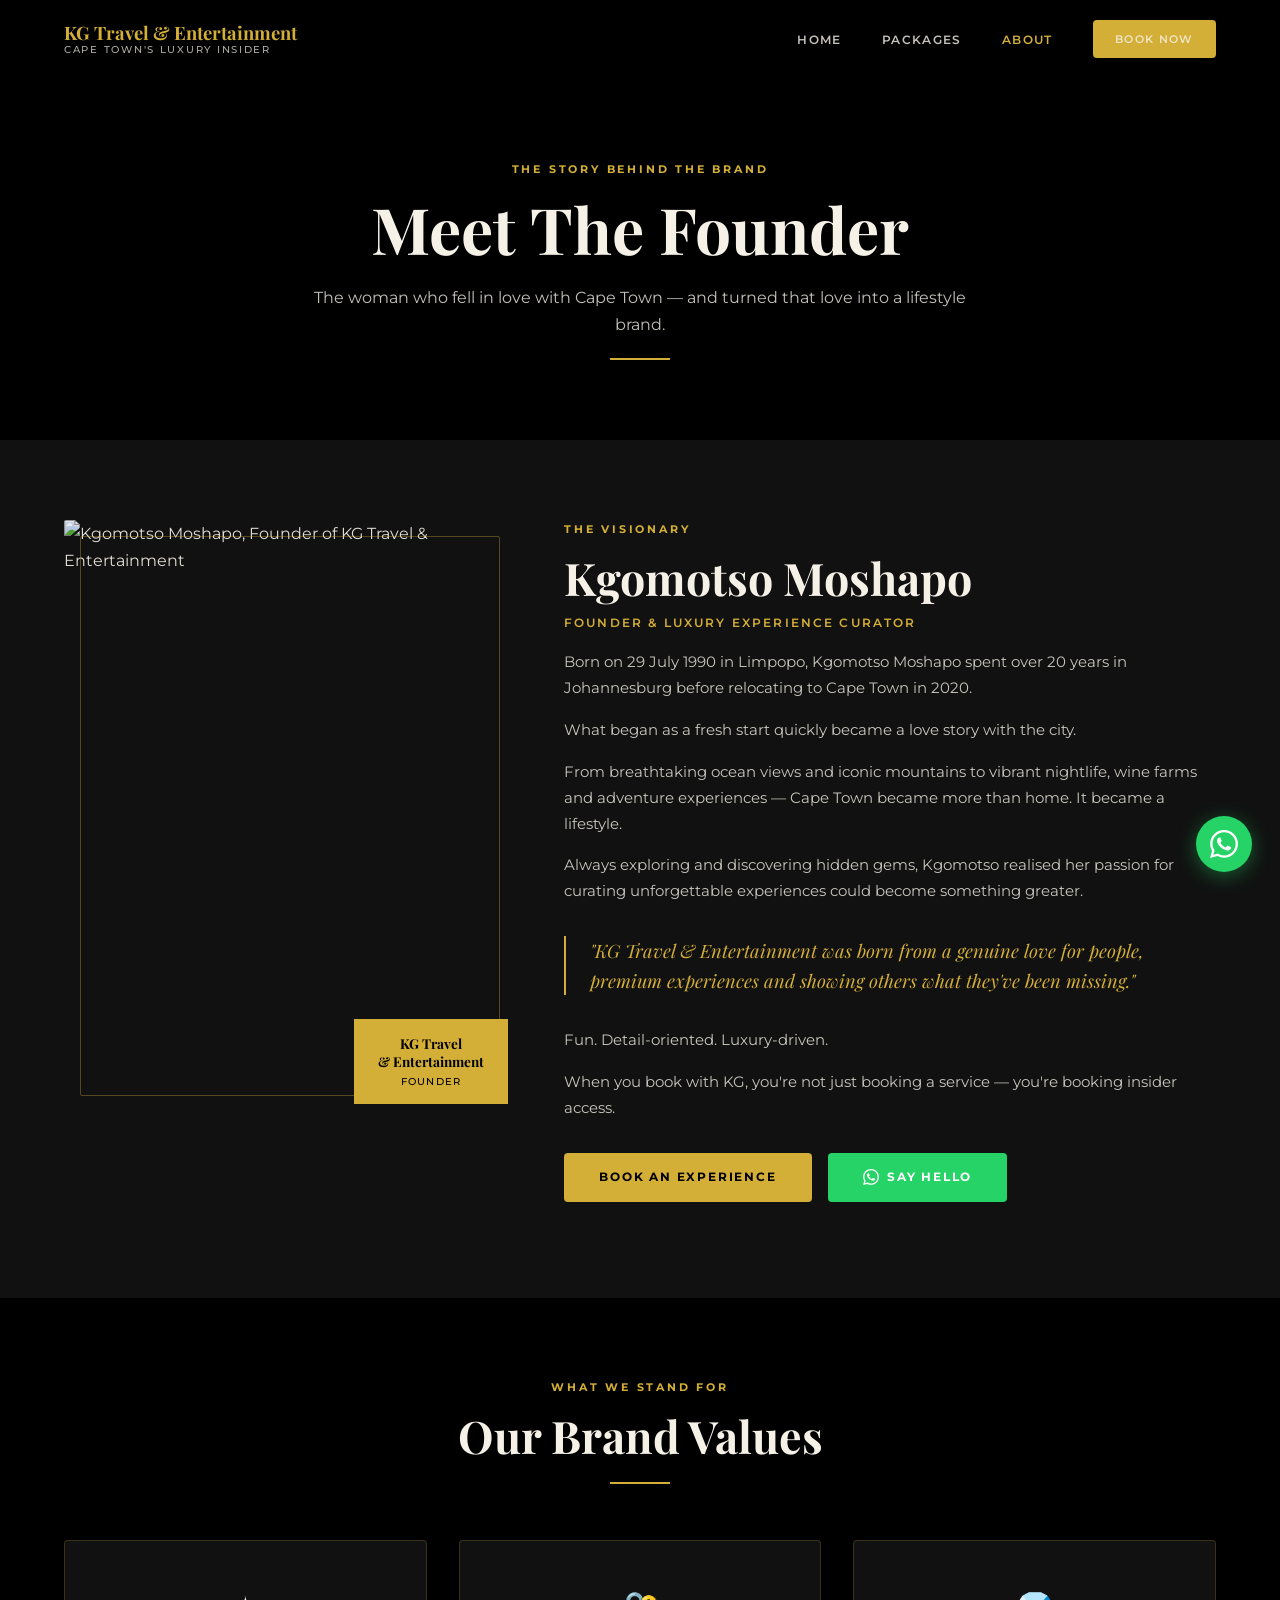
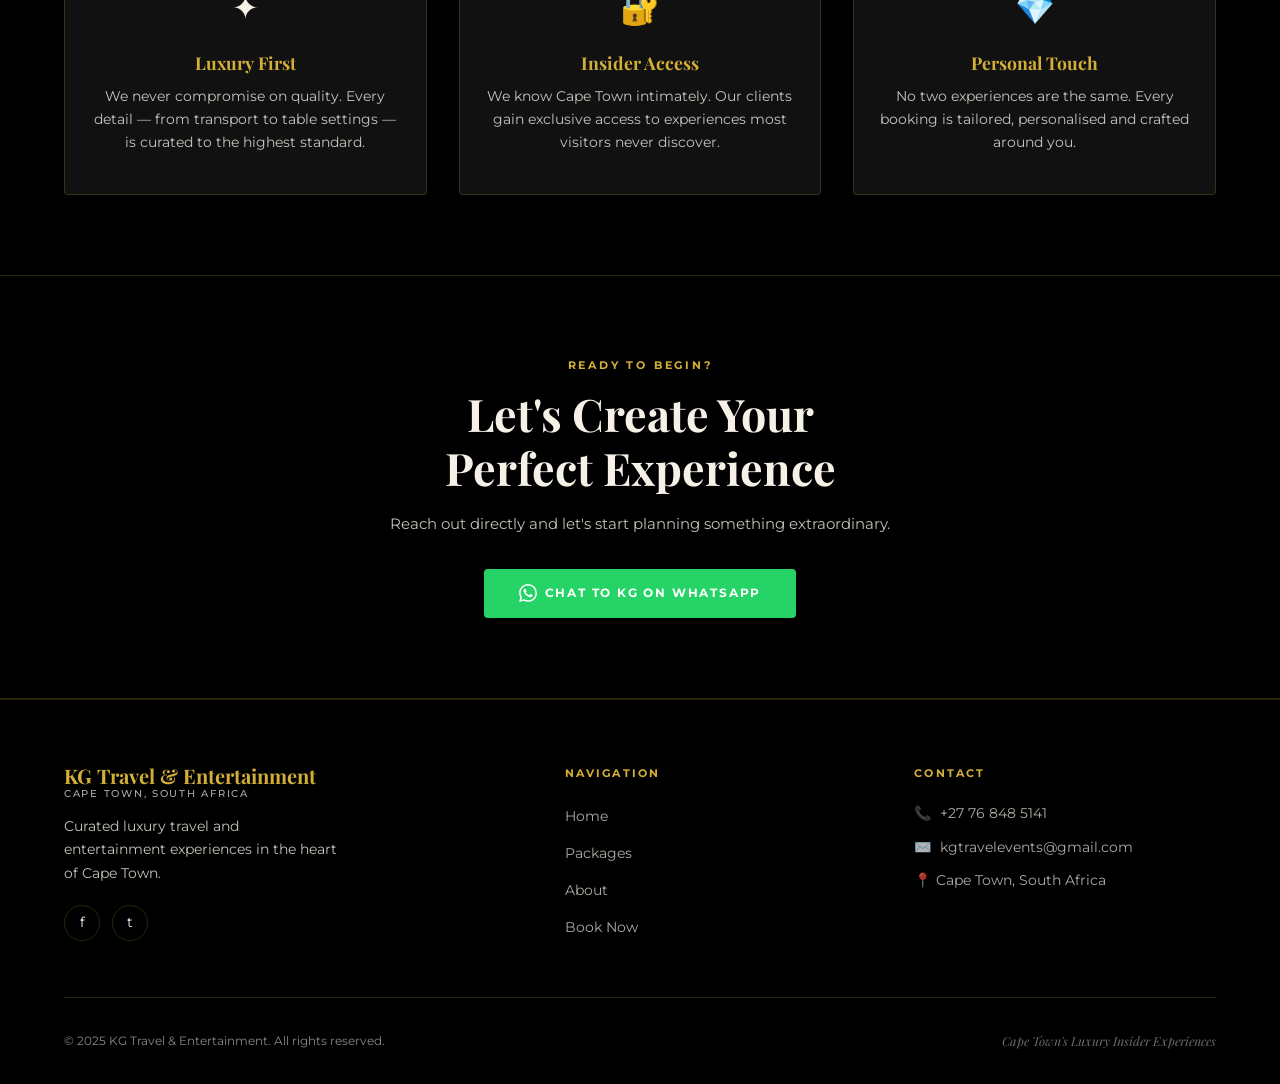
==== about.html @ 21c05c57 "gk website" ====
<!DOCTYPE html>
<html lang="en">
<head>
  <meta charset="UTF-8" />
  <meta name="viewport" content="width=device-width, initial-scale=1.0" />
  <title>About | KG Travel &amp; Entertainment Cape Town</title>
  <meta name="description" content="Meet Kgomotso Moshapo, founder of KG Travel &amp; Entertainment — Cape Town's premier luxury travel and lifestyle concierge." />
  <link rel="stylesheet" href="styles.css" />
</head>
<body>

  <!-- ── Navigation ── -->
  <nav class="nav">
    <div class="container">
      <div class="nav-inner">
        <a href="index.html" class="nav-logo">
          KG Travel &amp; Entertainment
          <span>Cape Town's Luxury Insider</span>
        </a>
        <ul class="nav-links">
          <li><a href="index.html">Home</a></li>
          <li><a href="packages.html">Packages</a></li>
          <li><a href="about.html">About</a></li>
          <li><a href="book.html" class="btn btn-primary">Book Now</a></li>
        </ul>
        <button class="nav-toggle" aria-label="Open menu">
          <span></span><span></span><span></span>
        </button>
      </div>
    </div>
  </nav>

  <nav class="nav-mobile">
    <a href="index.html">Home</a>
    <a href="packages.html">Packages</a>
    <a href="about.html">About</a>
    <a href="book.html">Book Now</a>
  </nav>

  <!-- ── Page Hero ── -->
  <header class="about-hero">
    <div class="container">
      <div class="section-header" style="margin-bottom:0;">
        <span class="section-label">The Story Behind the Brand</span>
        <h1>Meet The Founder</h1>
        <p style="margin-top:1rem; font-size:1rem;">The woman who fell in love with Cape Town — and turned that love into a lifestyle brand.</p>
        <div class="gold-divider"></div>
      </div>
    </div>
  </header>

  <!-- ── Founder Section ── -->
  <section class="about-founder">
    <div class="container">
      <div class="founder-inner">

        <div class="founder-photo fade-in">
          <img
            src="https://images.unsplash.com/photo-1531746020798-e6953c6e8e04?w=700&q=80"
            alt="Kgomotso Moshapo, Founder of KG Travel &amp; Entertainment"
            loading="lazy"
          />
          <div class="founder-photo-frame"></div>
          <div class="founder-badge">
            KG Travel<br>&amp; Entertainment<br>
            <span style="font-family:var(--font-body); font-size:0.65rem; font-weight:500; letter-spacing:0.1em;">FOUNDER</span>
          </div>
        </div>

        <div class="founder-content fade-in">
          <span class="section-label">The Visionary</span>
          <h2>Kgomotso Moshapo</h2>
          <p class="founder-title">Founder &amp; Luxury Experience Curator</p>

          <p>Born on 29 July 1990 in Limpopo, Kgomotso Moshapo spent over 20 years in Johannesburg before relocating to Cape Town in 2020.</p>

          <p>What began as a fresh start quickly became a love story with the city.</p>

          <p>From breathtaking ocean views and iconic mountains to vibrant nightlife, wine farms and adventure experiences — Cape Town became more than home. It became a lifestyle.</p>

          <p>Always exploring and discovering hidden gems, Kgomotso realised her passion for curating unforgettable experiences could become something greater.</p>

          <blockquote>
            "KG Travel &amp; Entertainment was born from a genuine love for people, premium experiences and showing others what they've been missing."
          </blockquote>

          <p>Fun. Detail-oriented. Luxury-driven.</p>

          <p>When you book with KG, you're not just booking a service — you're booking insider access.</p>

          <div class="btn-group" style="margin-top:2rem;">
            <a href="book.html" class="btn btn-primary">Book an Experience</a>
            <a href="https://wa.me/27768485141?text=Hello%20Kgomotso!%20I%27d%20love%20to%20chat%20about%20a%20luxury%20experience." class="btn btn-whatsapp" target="_blank" rel="noopener">
              <svg viewBox="0 0 24 24" width="16" height="16" fill="currentColor"><path d="M17.472 14.382c-.297-.149-1.758-.867-2.03-.967-.273-.099-.471-.148-.67.15-.197.297-.767.966-.94 1.164-.173.199-.347.223-.644.075-.297-.15-1.255-.463-2.39-1.475-.883-.788-1.48-1.761-1.653-2.059-.173-.297-.018-.458.13-.606.134-.133.298-.347.446-.52.149-.174.198-.298.298-.497.099-.198.05-.371-.025-.52-.075-.149-.669-1.612-.916-2.207-.242-.579-.487-.5-.669-.51-.173-.008-.371-.01-.57-.01-.198 0-.52.074-.792.372-.272.297-1.04 1.016-1.04 2.479 0 1.462 1.065 2.875 1.213 3.074.149.198 2.096 3.2 5.077 4.487.709.306 1.262.489 1.694.625.712.227 1.36.195 1.871.118.571-.085 1.758-.719 2.006-1.413.248-.694.248-1.289.173-1.413-.074-.124-.272-.198-.57-.347m-5.421 7.403h-.004a9.87 9.87 0 01-5.031-1.378l-.361-.214-3.741.982.998-3.648-.235-.374a9.86 9.86 0 01-1.51-5.26c.001-5.45 4.436-9.884 9.888-9.884 2.64 0 5.122 1.03 6.988 2.898a9.825 9.825 0 012.893 6.994c-.003 5.45-4.437 9.884-9.885 9.884m8.413-18.297A11.815 11.815 0 0012.05 0C5.495 0 .16 5.335.157 11.892c0 2.096.547 4.142 1.588 5.945L.057 24l6.305-1.654a11.882 11.882 0 005.683 1.448h.005c6.554 0 11.89-5.335 11.893-11.893a11.821 11.821 0 00-3.48-8.413z"/></svg>
              Say Hello
            </a>
          </div>
        </div>

      </div>
    </div>
  </section>

  <!-- ── Values ── -->
  <section class="values">
    <div class="container">
      <div class="section-header fade-in">
        <span class="section-label">What We Stand For</span>
        <h2>Our Brand Values</h2>
        <div class="gold-divider"></div>
      </div>
      <div class="values-grid">
        <div class="value-card fade-in">
          <div class="value-icon">✦</div>
          <h4>Luxury First</h4>
          <p>We never compromise on quality. Every detail — from transport to table settings — is curated to the highest standard.</p>
        </div>
        <div class="value-card fade-in">
          <div class="value-icon">🔐</div>
          <h4>Insider Access</h4>
          <p>We know Cape Town intimately. Our clients gain exclusive access to experiences most visitors never discover.</p>
        </div>
        <div class="value-card fade-in">
          <div class="value-icon">💎</div>
          <h4>Personal Touch</h4>
          <p>No two experiences are the same. Every booking is tailored, personalised and crafted around you.</p>
        </div>
      </div>
    </div>
  </section>

  <!-- ── CTA ── -->
  <section class="cta-banner fade-in">
    <div class="container">
      <span class="section-label">Ready to Begin?</span>
      <h2>Let's Create Your<br>Perfect Experience</h2>
      <p>Reach out directly and let's start planning something extraordinary.</p>
      <a href="https://wa.me/27768485141?text=Hello%20KG%20Travel!%20I%27d%20like%20to%20book%20a%20luxury%20experience." class="btn btn-whatsapp" target="_blank" rel="noopener">
        <svg viewBox="0 0 24 24" width="18" height="18" fill="currentColor"><path d="M17.472 14.382c-.297-.149-1.758-.867-2.03-.967-.273-.099-.471-.148-.67.15-.197.297-.767.966-.94 1.164-.173.199-.347.223-.644.075-.297-.15-1.255-.463-2.39-1.475-.883-.788-1.48-1.761-1.653-2.059-.173-.297-.018-.458.13-.606.134-.133.298-.347.446-.52.149-.174.198-.298.298-.497.099-.198.05-.371-.025-.52-.075-.149-.669-1.612-.916-2.207-.242-.579-.487-.5-.669-.51-.173-.008-.371-.01-.57-.01-.198 0-.52.074-.792.372-.272.297-1.04 1.016-1.04 2.479 0 1.462 1.065 2.875 1.213 3.074.149.198 2.096 3.2 5.077 4.487.709.306 1.262.489 1.694.625.712.227 1.36.195 1.871.118.571-.085 1.758-.719 2.006-1.413.248-.694.248-1.289.173-1.413-.074-.124-.272-.198-.57-.347m-5.421 7.403h-.004a9.87 9.87 0 01-5.031-1.378l-.361-.214-3.741.982.998-3.648-.235-.374a9.86 9.86 0 01-1.51-5.26c.001-5.45 4.436-9.884 9.888-9.884 2.64 0 5.122 1.03 6.988 2.898a9.825 9.825 0 012.893 6.994c-.003 5.45-4.437 9.884-9.885 9.884m8.413-18.297A11.815 11.815 0 0012.05 0C5.495 0 .16 5.335.157 11.892c0 2.096.547 4.142 1.588 5.945L.057 24l6.305-1.654a11.882 11.882 0 005.683 1.448h.005c6.554 0 11.89-5.335 11.893-11.893a11.821 11.821 0 00-3.48-8.413z"/></svg>
        Chat to KG on WhatsApp
      </a>
    </div>
  </section>

  <!-- ── Footer ── -->
  <footer class="footer">
    <div class="container">
      <div class="footer-inner">
        <div class="footer-brand">
          <a href="index.html" class="nav-logo">
            KG Travel &amp; Entertainment
            <span>Cape Town, South Africa</span>
          </a>
          <p>Curated luxury travel and entertainment experiences in the heart of Cape Town.</p>
          <div class="social-links">
            <a href="https://www.facebook.com/profile.php?id=KgomotsoTsoMoshapo" class="social-link" target="_blank" rel="noopener" aria-label="Facebook">f</a>
            <a href="https://www.tiktok.com/@livinglight_kgomotso" class="social-link" target="_blank" rel="noopener" aria-label="TikTok">t</a>
          </div>
        </div>
        <div>
          <p class="footer-heading">Navigation</p>
          <ul class="footer-links">
            <li><a href="index.html">Home</a></li>
            <li><a href="packages.html">Packages</a></li>
            <li><a href="about.html">About</a></li>
            <li><a href="book.html">Book Now</a></li>
          </ul>
        </div>
        <div>
          <p class="footer-heading">Contact</p>
          <ul class="footer-contact">
            <li>📞 <a href="tel:+27768485141">+27 76 848 5141</a></li>
            <li>✉️ <a href="mailto:kgtravelevents@gmail.com">kgtravelevents@gmail.com</a></li>
            <li>📍 Cape Town, South Africa</li>
          </ul>
        </div>
      </div>
      <div class="footer-bottom">
        <p>&copy; 2025 KG Travel &amp; Entertainment. All rights reserved.</p>
        <p class="footer-tagline">Cape Town's Luxury Insider Experiences</p>
      </div>
    </div>
  </footer>

  <a href="https://wa.me/27768485141?text=Hello%20KG%20Travel!%20I%27d%20like%20to%20find%20out%20more%20about%20your%20experiences." class="wa-float" target="_blank" rel="noopener" aria-label="Chat on WhatsApp">
    <svg viewBox="0 0 24 24"><path d="M17.472 14.382c-.297-.149-1.758-.867-2.03-.967-.273-.099-.471-.148-.67.15-.197.297-.767.966-.94 1.164-.173.199-.347.223-.644.075-.297-.15-1.255-.463-2.39-1.475-.883-.788-1.48-1.761-1.653-2.059-.173-.297-.018-.458.13-.606.134-.133.298-.347.446-.52.149-.174.198-.298.298-.497.099-.198.05-.371-.025-.52-.075-.149-.669-1.612-.916-2.207-.242-.579-.487-.5-.669-.51-.173-.008-.371-.01-.57-.01-.198 0-.52.074-.792.372-.272.297-1.04 1.016-1.04 2.479 0 1.462 1.065 2.875 1.213 3.074.149.198 2.096 3.2 5.077 4.487.709.306 1.262.489 1.694.625.712.227 1.36.195 1.871.118.571-.085 1.758-.719 2.006-1.413.248-.694.248-1.289.173-1.413-.074-.124-.272-.198-.57-.347m-5.421 7.403h-.004a9.87 9.87 0 01-5.031-1.378l-.361-.214-3.741.982.998-3.648-.235-.374a9.86 9.86 0 01-1.51-5.26c.001-5.45 4.436-9.884 9.888-9.884 2.64 0 5.122 1.03 6.988 2.898a9.825 9.825 0 012.893 6.994c-.003 5.45-4.437 9.884-9.885 9.884m8.413-18.297A11.815 11.815 0 0012.05 0C5.495 0 .16 5.335.157 11.892c0 2.096.547 4.142 1.588 5.945L.057 24l6.305-1.654a11.882 11.882 0 005.683 1.448h.005c6.554 0 11.89-5.335 11.893-11.893a11.821 11.821 0 00-3.48-8.413z"/></svg>
  </a>

  <script src="script.js"></script>
</body>
</html>
---- styles.css ----
/* ================================================
   KG Travel & Entertainment — Global Styles
   ================================================ */

@import url('https://fonts.googleapis.com/css2?family=Playfair+Display:ital,wght@0,400;0,600;0,700;1,400;1,600&family=Montserrat:wght@300;400;500;600;700&display=swap');

/* ── Reset & Base ── */
*, *::before, *::after { box-sizing: border-box; margin: 0; padding: 0; }

:root {
  --black:      #000000;
  --charcoal:   #111111;
  --gold:       #D4AF37;
  --gold-light: #e8c84a;
  --gold-dark:  #b8922a;
  --ivory:      #F5F1E7;
  --ivory-dim:  #ede8d8;
  --text-muted: #888888;
  --border:     rgba(212, 175, 55, 0.2);
  --font-head:  'Playfair Display', Georgia, serif;
  --font-body:  'Montserrat', sans-serif;
  --transition: 0.3s ease;
  --radius:     4px;
  --max-width:  1200px;
}

html { scroll-behavior: smooth; font-size: 16px; }

body {
  background: var(--charcoal);
  color: var(--ivory);
  font-family: var(--font-body);
  font-weight: 400;
  line-height: 1.7;
  -webkit-font-smoothing: antialiased;
}

img { max-width: 100%; display: block; }
a  { color: inherit; text-decoration: none; }
ul { list-style: none; }

/* ── Typography ── */
h1, h2, h3, h4 {
  font-family: var(--font-head);
  line-height: 1.2;
  color: var(--ivory);
}

h1 { font-size: clamp(2.4rem, 5vw, 4rem); }
h2 { font-size: clamp(1.8rem, 3.5vw, 2.8rem); }
h3 { font-size: clamp(1.3rem, 2.5vw, 1.8rem); }
h4 { font-size: 1.1rem; }

p { color: rgba(245, 241, 231, 0.8); font-size: 0.95rem; }

.gold-text { color: var(--gold); }
.section-label {
  font-family: var(--font-body);
  font-size: 0.7rem;
  font-weight: 700;
  letter-spacing: 0.25em;
  text-transform: uppercase;
  color: var(--gold);
  margin-bottom: 0.75rem;
  display: block;
}

/* ── Layout ── */
.container {
  max-width: var(--max-width);
  margin: 0 auto;
  padding: 0 1.5rem;
}

section { padding: 5rem 0; }

.section-header {
  text-align: center;
  max-width: 680px;
  margin: 0 auto 3.5rem;
}
.section-header p { margin-top: 1rem; }

.gold-divider {
  width: 60px;
  height: 2px;
  background: var(--gold);
  margin: 1.25rem auto 0;
}

/* ── Buttons ── */
.btn {
  display: inline-block;
  font-family: var(--font-body);
  font-size: 0.75rem;
  font-weight: 700;
  letter-spacing: 0.15em;
  text-transform: uppercase;
  padding: 0.9rem 2.2rem;
  border-radius: var(--radius);
  cursor: pointer;
  transition: all var(--transition);
  border: none;
  white-space: nowrap;
}

.btn-primary {
  background: var(--gold);
  color: var(--black);
}
.btn-primary:hover {
  background: var(--gold-light);
  transform: translateY(-2px);
  box-shadow: 0 8px 24px rgba(212, 175, 55, 0.35);
}

.btn-outline {
  background: transparent;
  color: var(--ivory);
  border: 1px solid rgba(245, 241, 231, 0.5);
}
.btn-outline:hover {
  border-color: var(--gold);
  color: var(--gold);
  transform: translateY(-2px);
}

.btn-whatsapp {
  background: #25D366;
  color: #fff;
  display: inline-flex;
  align-items: center;
  gap: 0.5rem;
}
.btn-whatsapp:hover {
  background: #1ebe5d;
  transform: translateY(-2px);
  box-shadow: 0 8px 24px rgba(37, 211, 102, 0.3);
}

.btn-group {
  display: flex;
  flex-wrap: wrap;
  gap: 1rem;
  align-items: center;
}

/* ── Navigation ── */
.nav {
  position: fixed;
  top: 0; left: 0; right: 0;
  z-index: 1000;
  padding: 1.25rem 0;
  transition: background var(--transition), padding var(--transition);
}
.nav.scrolled {
  background: rgba(0,0,0,0.95);
  backdrop-filter: blur(12px);
  padding: 0.85rem 0;
  border-bottom: 1px solid var(--border);
}
.nav-inner {
  display: flex;
  align-items: center;
  justify-content: space-between;
}
.nav-logo {
  font-family: var(--font-head);
  font-size: 1.15rem;
  font-weight: 700;
  color: var(--gold);
  line-height: 1.2;
}
.nav-logo span {
  display: block;
  font-family: var(--font-body);
  font-size: 0.6rem;
  font-weight: 500;
  letter-spacing: 0.18em;
  text-transform: uppercase;
  color: var(--ivory);
  opacity: 0.7;
}
.nav-links {
  display: flex;
  gap: 2.5rem;
  align-items: center;
}
.nav-links a {
  font-size: 0.72rem;
  font-weight: 600;
  letter-spacing: 0.12em;
  text-transform: uppercase;
  color: rgba(245,241,231,0.8);
  transition: color var(--transition);
}
.nav-links a:hover,
.nav-links a.active { color: var(--gold); }
.nav-links .btn { padding: 0.6rem 1.4rem; font-size: 0.68rem; }

/* Hamburger */
.nav-toggle {
  display: none;
  flex-direction: column;
  gap: 5px;
  cursor: pointer;
  background: none;
  border: none;
  padding: 4px;
}
.nav-toggle span {
  width: 24px; height: 2px;
  background: var(--ivory);
  transition: all var(--transition);
  display: block;
}
.nav-toggle.open span:nth-child(1) { transform: translateY(7px) rotate(45deg); }
.nav-toggle.open span:nth-child(2) { opacity: 0; }
.nav-toggle.open span:nth-child(3) { transform: translateY(-7px) rotate(-45deg); }

.nav-mobile {
  display: none;
  position: fixed;
  inset: 0;
  background: rgba(0,0,0,0.97);
  z-index: 999;
  flex-direction: column;
  align-items: center;
  justify-content: center;
  gap: 2.5rem;
}
.nav-mobile.open { display: flex; }
.nav-mobile a {
  font-family: var(--font-head);
  font-size: 2rem;
  color: var(--ivory);
  transition: color var(--transition);
}
.nav-mobile a:hover { color: var(--gold); }

/* ── WhatsApp Float ── */
.wa-float {
  position: fixed;
  bottom: 1.75rem;
  right: 1.75rem;
  z-index: 900;
  width: 56px; height: 56px;
  background: #25D366;
  border-radius: 50%;
  display: flex;
  align-items: center;
  justify-content: center;
  box-shadow: 0 4px 20px rgba(37,211,102,0.4);
  transition: transform var(--transition), box-shadow var(--transition);
}
.wa-float:hover {
  transform: scale(1.1);
  box-shadow: 0 8px 30px rgba(37,211,102,0.5);
}
.wa-float svg { width: 28px; height: 28px; fill: #fff; }

/* ── Hero ── */
.hero {
  position: relative;
  min-height: 100vh;
  display: flex;
  align-items: center;
  overflow: hidden;
}
.hero-bg {
  position: absolute;
  inset: 0;
  background-image: url('https://images.unsplash.com/photo-1580060839134-75a5edca2e99?w=1920&q=85');
  background-size: cover;
  background-position: center;
  filter: brightness(0.35);
  transform: scale(1.02);
  transition: transform 8s ease;
}
.hero:hover .hero-bg { transform: scale(1.06); }

.hero-overlay {
  position: absolute;
  inset: 0;
  background: linear-gradient(135deg, rgba(0,0,0,0.7) 0%, rgba(17,17,17,0.4) 60%, transparent 100%);
}
.hero-content {
  position: relative;
  z-index: 1;
  max-width: 780px;
  padding: 8rem 1.5rem 5rem;
}
.hero h1 { margin-bottom: 1.25rem; }
.hero h1 em {
  font-style: italic;
  color: var(--gold);
}
.hero-sub {
  font-size: 1.05rem;
  color: rgba(245,241,231,0.85);
  max-width: 560px;
  margin-bottom: 2.5rem;
  font-weight: 300;
  line-height: 1.8;
}

/* ── Intro ── */
.intro { background: var(--black); }
.intro-inner {
  display: grid;
  grid-template-columns: 1fr 1fr;
  gap: 4rem;
  align-items: center;
}
.intro-text h2 { margin-bottom: 1.25rem; }
.intro-text p  { margin-bottom: 1rem; }
.intro-image {
  position: relative;
  border-radius: 2px;
  overflow: hidden;
}
.intro-image img {
  width: 100%; height: 500px;
  object-fit: cover;
  filter: brightness(0.9);
}
.intro-image::before {
  content: '';
  position: absolute;
  inset: -1px;
  border: 1px solid var(--gold);
  opacity: 0.4;
  z-index: 1;
  pointer-events: none;
}
.intro-quote {
  font-family: var(--font-head);
  font-style: italic;
  font-size: 1.1rem;
  color: var(--gold);
  margin-top: 1.5rem;
  padding-left: 1.25rem;
  border-left: 2px solid var(--gold);
}

/* ── Experiences Grid ── */
.experiences { background: var(--charcoal); }
.exp-grid {
  display: grid;
  grid-template-columns: repeat(3, 1fr);
  gap: 1.5rem;
}
.exp-card {
  background: var(--black);
  border: 1px solid var(--border);
  border-radius: var(--radius);
  padding: 2rem;
  text-align: center;
  transition: all var(--transition);
  cursor: default;
}
.exp-card:hover {
  border-color: var(--gold);
  transform: translateY(-4px);
  box-shadow: 0 12px 40px rgba(0,0,0,0.4);
}
.exp-icon {
  font-size: 2.2rem;
  margin-bottom: 1rem;
}
.exp-card h4 {
  font-family: var(--font-head);
  font-size: 1rem;
  color: var(--ivory);
  margin-bottom: 0.5rem;
}
.exp-card p { font-size: 0.8rem; }
.exp-cta { text-align: center; margin-top: 3rem; }

/* ── CTA Banner ── */
.cta-banner {
  background: var(--black);
  border-top: 1px solid var(--border);
  border-bottom: 1px solid var(--border);
  padding: 5rem 0;
  text-align: center;
}
.cta-banner h2 { margin-bottom: 1rem; }
.cta-banner p  { max-width: 500px; margin: 0 auto 2rem; }

/* ── Packages Page ── */
.packages-hero {
  background: var(--black);
  padding: 10rem 0 5rem;
  text-align: center;
}
.packages-grid {
  background: var(--charcoal);
  padding: 4rem 0 6rem;
}
.pkg-cards {
  display: grid;
  grid-template-columns: repeat(2, 1fr);
  gap: 2rem;
}
.pkg-card {
  background: var(--black);
  border: 1px solid var(--border);
  border-radius: var(--radius);
  overflow: hidden;
  transition: all var(--transition);
}
.pkg-card:hover {
  border-color: var(--gold);
  transform: translateY(-4px);
  box-shadow: 0 16px 48px rgba(0,0,0,0.5);
}
.pkg-card-header {
  background: linear-gradient(135deg, #1a1a0e 0%, #0a0a00 100%);
  border-bottom: 1px solid var(--border);
  padding: 1.75rem 2rem;
  display: flex;
  justify-content: space-between;
  align-items: flex-start;
  gap: 1rem;
}
.pkg-card-header h3 {
  font-size: 1.2rem;
  line-height: 1.3;
}
.pkg-price {
  text-align: right;
  white-space: nowrap;
}
.pkg-price .from {
  display: block;
  font-size: 0.65rem;
  letter-spacing: 0.1em;
  text-transform: uppercase;
  color: var(--text-muted);
  margin-bottom: 2px;
}
.pkg-price strong {
  font-family: var(--font-head);
  font-size: 1.4rem;
  color: var(--gold);
}
.pkg-card-body { padding: 2rem; }
.pkg-includes {
  font-size: 0.7rem;
  font-weight: 700;
  letter-spacing: 0.2em;
  text-transform: uppercase;
  color: var(--gold);
  margin-bottom: 1rem;
}
.pkg-card ul { display: flex; flex-direction: column; gap: 0.5rem; }
.pkg-card li {
  font-size: 0.88rem;
  color: rgba(245,241,231,0.8);
  display: flex;
  align-items: flex-start;
  gap: 0.6rem;
}
.pkg-card li::before {
  content: '✦';
  color: var(--gold);
  font-size: 0.6rem;
  flex-shrink: 0;
  margin-top: 4px;
}
.pkg-card-footer {
  padding: 0 2rem 2rem;
  display: flex;
  gap: 0.75rem;
  flex-wrap: wrap;
}
.pkg-card-footer .btn { flex: 1; text-align: center; }

/* ── About Page ── */
.about-hero {
  background: var(--black);
  padding: 10rem 0 5rem;
  text-align: center;
}
.about-founder {
  background: var(--charcoal);
  padding: 5rem 0 6rem;
}
.founder-inner {
  display: grid;
  grid-template-columns: 420px 1fr;
  gap: 5rem;
  align-items: start;
}
.founder-photo {
  position: relative;
}
.founder-photo img {
  width: 100%;
  aspect-ratio: 3/4;
  object-fit: cover;
  border-radius: 2px;
  filter: brightness(0.9) contrast(1.05);
}
.founder-photo-frame {
  position: absolute;
  top: 16px; left: 16px; right: -16px; bottom: -16px;
  border: 1px solid var(--gold);
  opacity: 0.35;
  border-radius: 2px;
  pointer-events: none;
}
.founder-badge {
  position: absolute;
  bottom: -1.5rem;
  right: -1.5rem;
  background: var(--gold);
  color: var(--black);
  padding: 1rem 1.5rem;
  font-family: var(--font-head);
  font-size: 0.85rem;
  font-weight: 700;
  text-align: center;
  line-height: 1.3;
}
.founder-content h2 { margin-bottom: 0.5rem; }
.founder-title {
  font-size: 0.75rem;
  font-weight: 600;
  letter-spacing: 0.18em;
  text-transform: uppercase;
  color: var(--gold);
  margin-bottom: 2rem;
}
.founder-content p { margin-bottom: 1rem; }
.founder-content blockquote {
  font-family: var(--font-head);
  font-style: italic;
  font-size: 1.15rem;
  color: var(--gold);
  margin: 2rem 0;
  padding-left: 1.5rem;
  border-left: 2px solid var(--gold);
  line-height: 1.6;
}

.values { background: var(--black); padding: 5rem 0; }
.values-grid {
  display: grid;
  grid-template-columns: repeat(3, 1fr);
  gap: 2rem;
}
.value-card {
  text-align: center;
  padding: 2.5rem 1.5rem;
  border: 1px solid var(--border);
  border-radius: var(--radius);
  background: var(--charcoal);
  transition: border-color var(--transition);
}
.value-card:hover { border-color: var(--gold); }
.value-icon { font-size: 2rem; margin-bottom: 1rem; }
.value-card h4 {
  font-family: var(--font-head);
  color: var(--gold);
  margin-bottom: 0.75rem;
}
.value-card p { font-size: 0.85rem; }

/* ── Book Now Page ── */
.book-hero {
  background: var(--black);
  padding: 10rem 0 5rem;
  text-align: center;
}
.book-section {
  background: var(--charcoal);
  padding: 5rem 0 6rem;
}
.book-inner {
  display: grid;
  grid-template-columns: 1fr 420px;
  gap: 4rem;
  align-items: start;
}

/* Form */
.booking-form {
  background: var(--black);
  border: 1px solid var(--border);
  border-radius: var(--radius);
  padding: 2.5rem;
}
.form-row { display: grid; grid-template-columns: 1fr 1fr; gap: 1.25rem; }
.form-group { margin-bottom: 1.25rem; }
.form-group label {
  display: block;
  font-size: 0.7rem;
  font-weight: 700;
  letter-spacing: 0.15em;
  text-transform: uppercase;
  color: var(--gold);
  margin-bottom: 0.5rem;
}
.form-group input,
.form-group select,
.form-group textarea {
  width: 100%;
  background: rgba(255,255,255,0.04);
  border: 1px solid rgba(212,175,55,0.2);
  border-radius: var(--radius);
  padding: 0.85rem 1rem;
  color: var(--ivory);
  font-family: var(--font-body);
  font-size: 0.9rem;
  transition: border-color var(--transition), background var(--transition);
  outline: none;
  appearance: none;
}
.form-group input:focus,
.form-group select:focus,
.form-group textarea:focus {
  border-color: var(--gold);
  background: rgba(212,175,55,0.06);
}
.form-group input::placeholder,
.form-group textarea::placeholder { color: var(--text-muted); }
.form-group select option { background: #111; color: var(--ivory); }
.form-group textarea { resize: vertical; min-height: 130px; }
.form-actions { display: flex; flex-direction: column; gap: 0.75rem; margin-top: 0.5rem; }
.form-actions .btn { text-align: center; }

/* Contact Card */
.contact-card {
  background: var(--black);
  border: 1px solid var(--border);
  border-radius: var(--radius);
  padding: 2.5rem;
  position: sticky;
  top: 6rem;
}
.contact-card h3 {
  font-family: var(--font-head);
  font-size: 1.3rem;
  margin-bottom: 2rem;
}
.contact-item {
  display: flex;
  align-items: flex-start;
  gap: 1rem;
  margin-bottom: 1.75rem;
}
.contact-icon {
  width: 42px; height: 42px;
  background: rgba(212,175,55,0.1);
  border: 1px solid var(--border);
  border-radius: 50%;
  display: flex;
  align-items: center;
  justify-content: center;
  font-size: 1rem;
  flex-shrink: 0;
}
.contact-item-text .label {
  font-size: 0.65rem;
  font-weight: 700;
  letter-spacing: 0.2em;
  text-transform: uppercase;
  color: var(--gold);
  margin-bottom: 3px;
}
.contact-item-text a,
.contact-item-text span {
  font-size: 0.9rem;
  color: rgba(245,241,231,0.85);
  transition: color var(--transition);
}
.contact-item-text a:hover { color: var(--gold); }

/* ── Footer ── */
.footer {
  background: var(--black);
  border-top: 1px solid var(--border);
  padding: 4rem 0 2rem;
}
.footer-inner {
  display: grid;
  grid-template-columns: 1.5fr 1fr 1fr;
  gap: 3rem;
  margin-bottom: 3rem;
}
.footer-brand .nav-logo { font-size: 1.25rem; margin-bottom: 1rem; display: inline-block; }
.footer-brand p { font-size: 0.85rem; max-width: 280px; margin-bottom: 1.25rem; }
.footer-heading {
  font-size: 0.68rem;
  font-weight: 700;
  letter-spacing: 0.2em;
  text-transform: uppercase;
  color: var(--gold);
  margin-bottom: 1.25rem;
}
.footer-links li { margin-bottom: 0.6rem; }
.footer-links a {
  font-size: 0.88rem;
  color: rgba(245,241,231,0.7);
  transition: color var(--transition);
}
.footer-links a:hover { color: var(--gold); }
.footer-contact li {
  font-size: 0.88rem;
  color: rgba(245,241,231,0.7);
  margin-bottom: 0.6rem;
  display: flex;
  align-items: center;
  gap: 0.5rem;
}
.footer-contact a { color: rgba(245,241,231,0.7); transition: color var(--transition); }
.footer-contact a:hover { color: var(--gold); }
.social-links { display: flex; gap: 0.75rem; margin-top: 1rem; }
.social-link {
  width: 36px; height: 36px;
  border: 1px solid var(--border);
  border-radius: 50%;
  display: flex;
  align-items: center;
  justify-content: center;
  font-size: 0.85rem;
  transition: all var(--transition);
}
.social-link:hover {
  border-color: var(--gold);
  color: var(--gold);
  background: rgba(212,175,55,0.08);
}
.footer-bottom {
  border-top: 1px solid var(--border);
  padding-top: 2rem;
  display: flex;
  justify-content: space-between;
  align-items: center;
  flex-wrap: wrap;
  gap: 1rem;
}
.footer-bottom p {
  font-size: 0.78rem;
  color: var(--text-muted);
}
.footer-tagline {
  font-family: var(--font-head);
  font-style: italic;
  font-size: 0.9rem;
  color: var(--gold);
  opacity: 0.8;
}

/* ── Animations ── */
.fade-in {
  opacity: 0;
  transform: translateY(24px);
  transition: opacity 0.6s ease, transform 0.6s ease;
}
.fade-in.visible {
  opacity: 1;
  transform: translateY(0);
}

/* ── Responsive ── */
@media (max-width: 960px) {
  .intro-inner { grid-template-columns: 1fr; }
  .intro-image { order: -1; }
  .intro-image img { height: 360px; }
  .founder-inner { grid-template-columns: 1fr; }
  .founder-badge { bottom: 0.5rem; right: 0.5rem; }
  .pkg-cards { grid-template-columns: 1fr; }
  .book-inner { grid-template-columns: 1fr; }
  .contact-card { position: static; }
  .footer-inner { grid-template-columns: 1fr 1fr; }
}

@media (max-width: 768px) {
  section { padding: 3.5rem 0; }
  .nav-links { display: none; }
  .nav-toggle { display: flex; }
  .exp-grid { grid-template-columns: repeat(2, 1fr); }
  .values-grid { grid-template-columns: 1fr; }
  .form-row { grid-template-columns: 1fr; }
  .footer-inner { grid-template-columns: 1fr; }
  .footer-bottom { flex-direction: column; text-align: center; }
}

@media (max-width: 480px) {
  .exp-grid { grid-template-columns: 1fr; }
  .hero-content { padding: 7rem 1rem 4rem; }
  .btn-group { flex-direction: column; align-items: stretch; }
  .btn-group .btn { text-align: center; }
}
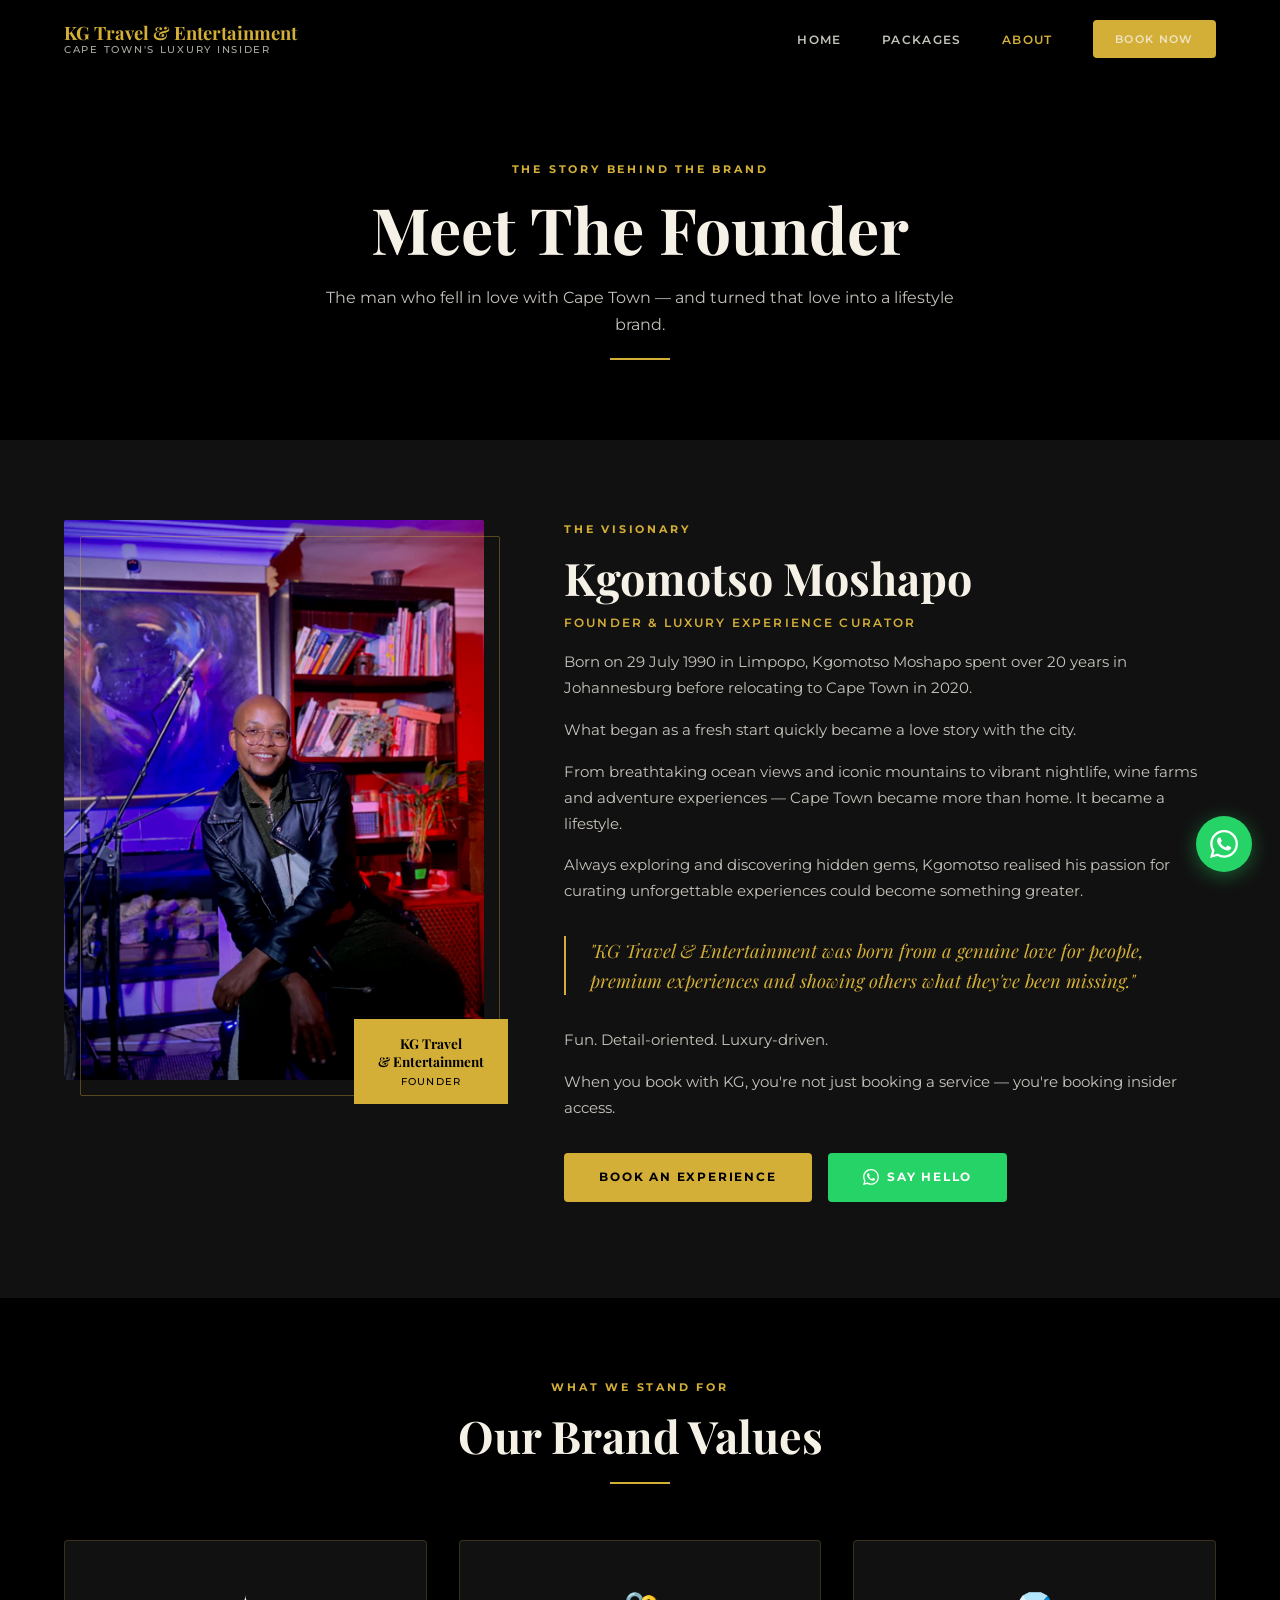
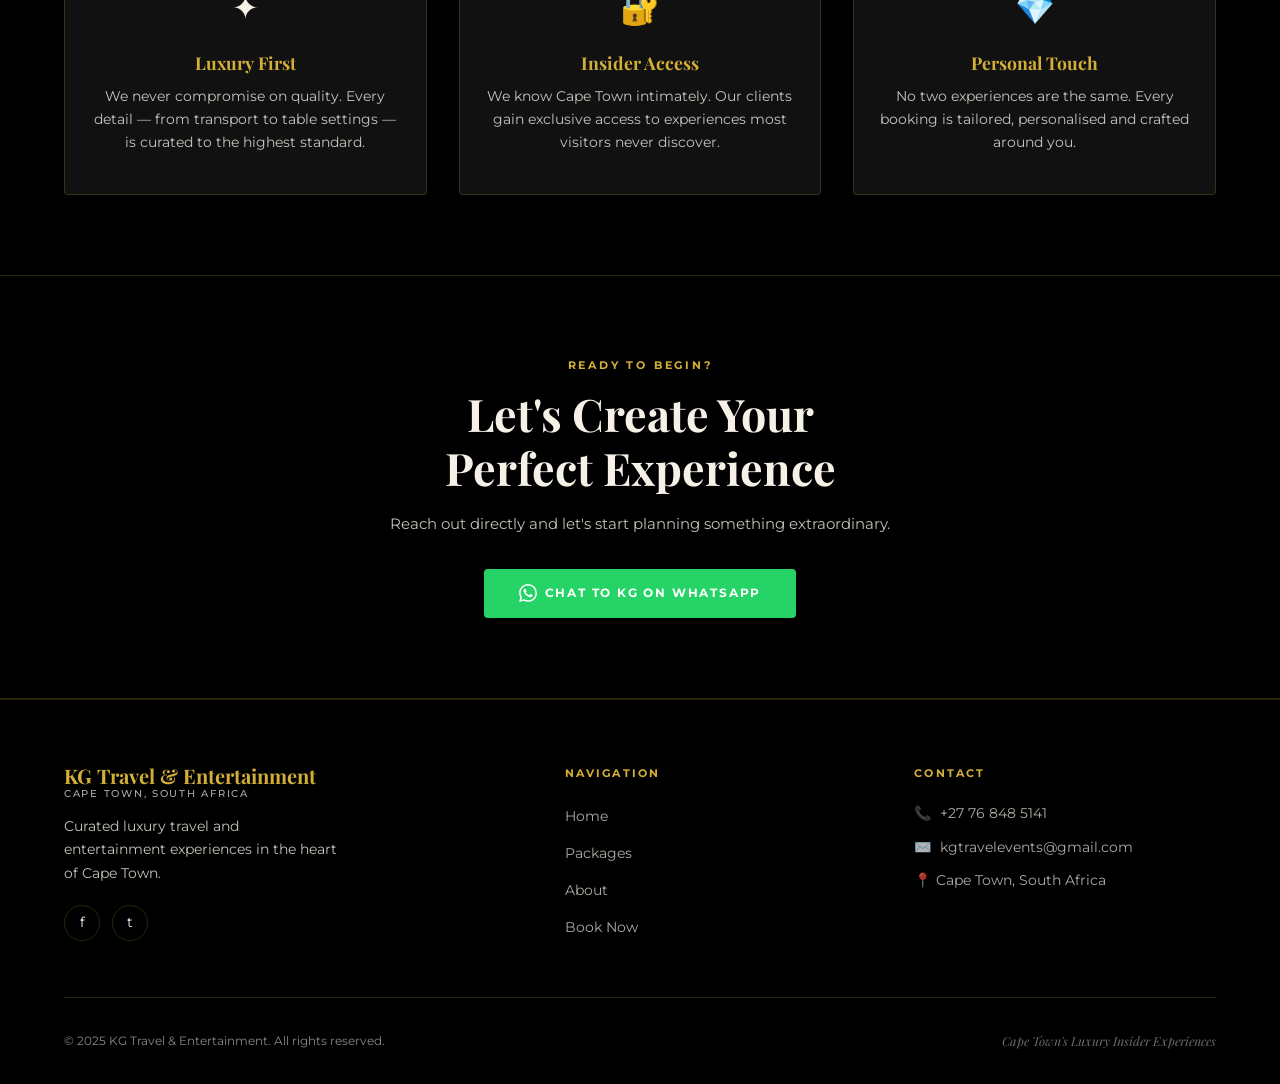
==== commit d2e8db30: "Addressing Client feedback updates to about page, updated FB link as well as added some new images u" ====
--- a/about.html
+++ b/about.html
@@ -43,7 +43,7 @@
       <div class="section-header" style="margin-bottom:0;">
         <span class="section-label">The Story Behind the Brand</span>
         <h1>Meet The Founder</h1>
-        <p style="margin-top:1rem; font-size:1rem;">The woman who fell in love with Cape Town — and turned that love into a lifestyle brand.</p>
+        <p style="margin-top:1rem; font-size:1rem;">The man who fell in love with Cape Town — and turned that love into a lifestyle brand.</p>
         <div class="gold-divider"></div>
       </div>
     </div>
@@ -56,7 +56,7 @@
 
         <div class="founder-photo fade-in">
           <img
-            src="https://images.unsplash.com/photo-1531746020798-e6953c6e8e04?w=700&q=80"
+            src="founder-profile.jpeg"
             alt="Kgomotso Moshapo, Founder of KG Travel &amp; Entertainment"
             loading="lazy"
           />
@@ -78,7 +78,7 @@
 
           <p>From breathtaking ocean views and iconic mountains to vibrant nightlife, wine farms and adventure experiences — Cape Town became more than home. It became a lifestyle.</p>
 
-          <p>Always exploring and discovering hidden gems, Kgomotso realised her passion for curating unforgettable experiences could become something greater.</p>
+          <p>Always exploring and discovering hidden gems, Kgomotso realised his passion for curating unforgettable experiences could become something greater.</p>
 
           <blockquote>
             "KG Travel &amp; Entertainment was born from a genuine love for people, premium experiences and showing others what they've been missing."
@@ -153,7 +153,7 @@
           </a>
           <p>Curated luxury travel and entertainment experiences in the heart of Cape Town.</p>
           <div class="social-links">
-            <a href="https://www.facebook.com/profile.php?id=KgomotsoTsoMoshapo" class="social-link" target="_blank" rel="noopener" aria-label="Facebook">f</a>
+            <a href="https://www.facebook.com/share/1B5t9ygj88/" class="social-link" target="_blank" rel="noopener" aria-label="Facebook">f</a>
             <a href="https://www.tiktok.com/@livinglight_kgomotso" class="social-link" target="_blank" rel="noopener" aria-label="TikTok">t</a>
           </div>
         </div>
